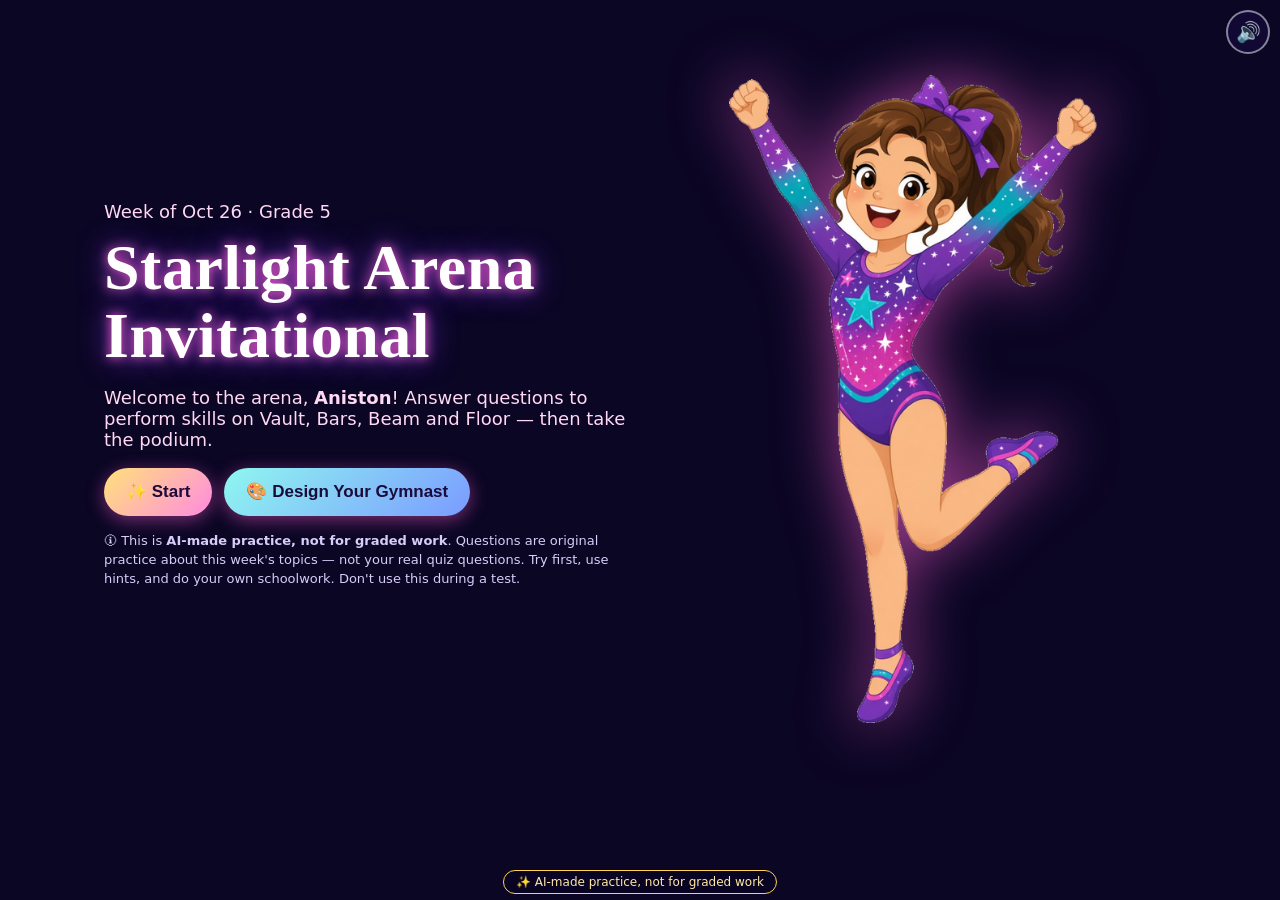
==== index.html @ 50469f9c "Starlight Arena gymnastics study game" ====
<!doctype html>
<html lang="en"><head>
<meta charset="utf-8"><meta name="viewport" content="width=device-width,initial-scale=1,viewport-fit=cover">
<title>Starlight Arena · Study Gymnastics</title>
<link rel="stylesheet" href="style.css">
</head><body>
<div id="bg"></div>
<div id="ailabel" role="note">✨ AI-made practice, not for graded work</div>
<button id="mute" class="iconbtn" aria-label="Toggle sound">🔊</button>
<main id="app"></main>
<canvas id="confetti"></canvas>
<script src="week.js"></script>
<script src="game.js"></script>
</body></html>
---- style.css ----
*{box-sizing:border-box}html,body{margin:0;height:100%;font-family:"Trebuchet MS","Segoe UI",system-ui,sans-serif;color:#fff;background:#0b0624;overflow-x:hidden}
#bg{position:fixed;inset:0;background:#0b0624 center/cover no-repeat;filter:saturate(1.1);z-index:-2}
#bg::after{content:"";position:absolute;inset:0;background:radial-gradient(ellipse at 50% 30%,rgba(20,8,60,.2),rgba(8,3,30,.7))}
#ailabel{position:fixed;left:50%;transform:translateX(-50%);bottom:6px;z-index:50;background:rgba(10,5,35,.85);border:1px solid #ffd34d;color:#ffe9a6;font-size:12px;padding:4px 12px;border-radius:999px;white-space:nowrap}
.iconbtn{position:fixed;top:10px;right:10px;z-index:60;width:44px;height:44px;border-radius:50%;border:2px solid rgba(255,255,255,.5);background:rgba(20,10,60,.7);color:#fff;font-size:20px;cursor:pointer}
#app{max-width:1100px;margin:0 auto;padding:14px 14px 44px;min-height:100%}
#confetti{position:fixed;inset:0;pointer-events:none;z-index:70}
h1,h2,h3{margin:.2em 0;font-family:"Georgia",serif;letter-spacing:.5px}
.glow{text-shadow:0 0 12px #ff5fd2,0 0 30px #7b3fe4}
.btn{display:inline-flex;align-items:center;gap:8px;justify-content:center;min-height:48px;padding:10px 22px;border-radius:999px;border:none;font-weight:700;font-size:17px;cursor:pointer;color:#1b0b3a;background:linear-gradient(135deg,#ffe27a,#ff8be0);box-shadow:0 4px 18px rgba(255,95,210,.45);transition:transform .15s}
.btn:hover{transform:translateY(-2px) scale(1.03)}.btn:active{transform:scale(.97)}
.btn.ghost{background:rgba(255,255,255,.12);color:#fff;border:1.5px solid rgba(255,255,255,.45);box-shadow:none}
.btn.teal{background:linear-gradient(135deg,#8ff7f0,#7b9bff)}
.btn:disabled{opacity:.4;cursor:not-allowed;transform:none}
.panel{background:linear-gradient(160deg,rgba(40,18,95,.86),rgba(15,8,45,.9));border:1.5px solid rgba(255,255,255,.18);border-radius:22px;padding:18px;box-shadow:0 10px 40px rgba(0,0,0,.45);backdrop-filter:blur(6px)}
/* title */
.title{display:grid;grid-template-columns:1fr 1fr;align-items:center;gap:20px;min-height:86vh}
.title .hero{position:relative;text-align:center}
.title .hero img{max-height:72vh;max-width:100%;filter:drop-shadow(0 0 30px rgba(255,95,210,.6));animation:float 4s ease-in-out infinite}
@keyframes float{50%{transform:translateY(-12px)}}
.title h1{font-size:clamp(34px,6vw,64px);line-height:1.05}
.title .sub{color:#ffd9f4;font-size:18px}
.title .row{display:flex;flex-wrap:wrap;gap:12px;margin-top:18px}
.policy{font-size:13px;color:#d7cdf8;margin-top:16px;line-height:1.45}
.portrait{width:72px;height:72px;border-radius:50%;object-fit:cover;border:3px solid #ffd34d;box-shadow:0 0 18px rgba(255,211,77,.6);background:#2a1660}
.portrait.big{width:180px;height:180px;position:absolute;right:6%;bottom:6%}
/* map */
.top{display:flex;align-items:center;gap:12px;flex-wrap:wrap;margin-right:54px}
.top .grow{flex:1}
.grid{display:grid;grid-template-columns:repeat(4,1fr);gap:14px;margin-top:14px}
.card{position:relative;border-radius:20px;overflow:hidden;cursor:pointer;background:rgba(20,10,60,.85);border:2px solid var(--c);box-shadow:0 0 22px color-mix(in srgb,var(--c) 50%,transparent);transition:transform .2s;display:flex;flex-direction:column}
.card:hover{transform:translateY(-5px) rotate(-.5deg)}
.card img{width:100%;aspect-ratio:1;object-fit:cover}
.card .meta{padding:10px 12px 12px}
.card .subj{font-size:13px;color:var(--c);font-weight:700;text-transform:uppercase;letter-spacing:1px}
.card .bar{height:8px;border-radius:9px;background:rgba(255,255,255,.15);margin:8px 0}
.card .bar i{display:block;height:100%;border-radius:9px;background:var(--c)}
.card .medal{position:absolute;top:8px;right:8px;font-size:34px;filter:drop-shadow(0 2px 4px #000)}
.card .row{display:flex;gap:6px;margin-top:6px}
.card .row .btn{min-height:38px;padding:6px 12px;font-size:14px;flex:1}
/* event */
.hud{display:flex;align-items:center;gap:10px;flex-wrap:wrap;margin-right:54px}
.hud .pill{background:rgba(20,10,60,.8);border:1.5px solid rgba(255,255,255,.25);border-radius:999px;padding:6px 14px;font-weight:700}
.hud .portrait{width:48px;height:48px}
.skills{display:flex;gap:5px;flex-wrap:wrap;margin:8px 0}
.skills span{font-size:11px;padding:3px 8px;border-radius:999px;background:rgba(255,255,255,.1);border:1px solid rgba(255,255,255,.2)}
.skills span.done{background:var(--c);color:#1b0b3a;border-color:transparent;font-weight:700}
.skills span.now{outline:2px solid #fff;animation:pulse 1.2s infinite}
@keyframes pulse{50%{outline-color:transparent}}
.stage{position:relative;width:100%;aspect-ratio:16/8;border-radius:22px;overflow:hidden;border:2px solid rgba(255,255,255,.2);background:#120a3a center/cover}
.stage svg{position:absolute;inset:0;width:100%;height:100%}
.callout{position:absolute;left:50%;top:10%;transform:translateX(-50%);font:700 clamp(20px,3.5vw,36px) Georgia,serif;color:#fff;text-shadow:0 0 14px var(--c),0 2px 4px #000;opacity:0;transition:opacity .3s;white-space:nowrap;pointer-events:none}
.callout.show{opacity:1}
.qcard{margin-top:12px}
.qcard .q{font-size:clamp(18px,2.4vw,23px);line-height:1.35;margin-bottom:12px}
.choices{display:grid;grid-template-columns:1fr 1fr;gap:10px}
.choice{min-height:54px;padding:10px 14px;border-radius:16px;border:2px solid rgba(255,255,255,.3);background:rgba(255,255,255,.08);color:#fff;font-size:17px;text-align:left;cursor:pointer;transition:all .15s}
.choice:hover:not(:disabled){background:rgba(255,255,255,.18);border-color:var(--c)}
.choice.right{background:#1fae7a;border-color:#7dffc9}.choice.wrong{background:#8a2346;border-color:#ff7aa2;opacity:.75}
.choice:disabled{cursor:default}
.helpers{display:flex;gap:8px;flex-wrap:wrap;margin-top:12px}
.coach{margin-top:12px;padding:12px 14px;border-radius:16px;background:rgba(56,232,224,.12);border:1.5px dashed #38e8e0;line-height:1.45}
.coach ol{margin:6px 0 0 18px;padding:0}.coach li{margin:4px 0;animation:in .35s}
@keyframes in{from{opacity:0;transform:translateX(-8px)}}
.coach b{color:#8ff7f0}
.feedback{margin-top:10px;font-weight:700;font-size:17px}
/* modal */
.modal{position:fixed;inset:0;background:rgba(5,2,20,.72);display:flex;align-items:center;justify-content:center;z-index:65;padding:14px}
.modal .panel{max-width:620px;width:100%;max-height:90vh;overflow:auto}
.notes{display:grid;grid-template-columns:1fr 1fr;gap:10px;margin:12px 0}
.note{background:#fff7d6;color:#3a2350;border-radius:6px 16px 6px 16px;padding:12px;transform:rotate(var(--r));box-shadow:0 4px 12px rgba(0,0,0,.35);font-size:15px;line-height:1.35}
.note h4{margin:0 0 4px;color:#b02a8f;font-family:Georgia,serif}
.judges{display:flex;gap:10px;justify-content:center;margin:14px 0;flex-wrap:wrap}
.judge{background:#fff;color:#1b0b3a;border-radius:12px;padding:8px 14px;text-align:center;min-width:76px;animation:flip .6s both}
.judge small{display:block;color:#7b3fe4;font-weight:700}.judge b{font-size:26px;font-family:Georgia,serif}
@keyframes flip{from{transform:rotateY(90deg)}}
.big-score{font:700 54px Georgia,serif;text-align:center;color:#ffd34d;text-shadow:0 0 20px #ff5fd2}
/* podium */
.podium{position:relative;width:100%;aspect-ratio:16/9;border-radius:24px;overflow:hidden;background:center/cover;border:2px solid rgba(255,255,255,.2)}
.podium .champ{position:absolute;left:50%;bottom:40%;height:48%;transform:translateX(-50%);filter:drop-shadow(0 0 20px #ffd34d)}
.podium .champsvg{position:absolute;left:50%;bottom:47%;height:44%;transform:translateX(-50%)}
.podium .medals{position:absolute;left:0;right:0;bottom:4%;display:flex;justify-content:center;gap:10px;flex-wrap:wrap}
.podium .medals div{background:rgba(10,5,35,.82);border-radius:14px;padding:6px 12px;text-align:center;font-size:14px}
.podium .medals span{font-size:30px;display:block}
/* studio */
.studio{display:grid;grid-template-columns:1fr 1.2fr;gap:16px;margin-top:12px}
.preview{position:relative;aspect-ratio:3/4;border-radius:20px;background:radial-gradient(circle at 50% 40%,#3b1f8a,#120a3a);border:2px solid rgba(255,255,255,.2);overflow:hidden}
.preview svg{width:100%;height:100%}
.opt{margin:10px 0}.opt label.h{display:block;font-weight:700;margin-bottom:6px;color:#ffd9f4}
.swatches{display:flex;flex-wrap:wrap;gap:8px}
.sw{width:38px;height:38px;border-radius:50%;border:3px solid transparent;cursor:pointer;box-shadow:0 0 0 1px rgba(255,255,255,.4)}
.sw.on{border-color:#fff;box-shadow:0 0 12px #fff}
.chip{padding:8px 14px;border-radius:999px;border:1.5px solid rgba(255,255,255,.35);background:rgba(255,255,255,.08);color:#fff;cursor:pointer;font-size:15px;min-height:40px}
.chip.on{background:#ffd34d;color:#1b0b3a;font-weight:700}
.tip{background:rgba(255,211,77,.12);border:1.5px dashed #ffd34d;border-radius:14px;padding:10px 12px;font-size:14px;line-height:1.4}
@media (max-width:820px){.title{grid-template-columns:1fr;text-align:center}.title .row{justify-content:center}.title .hero img{max-height:40vh}.grid{grid-template-columns:1fr 1fr}.studio{grid-template-columns:1fr}.preview{max-height:46vh;margin:auto;width:auto;aspect-ratio:3/4}.portrait.big{width:110px;height:110px}}
@media (max-width:520px){.choices{grid-template-columns:1fr}.notes{grid-template-columns:1fr}.stage{aspect-ratio:4/3}}
.hud .btn{min-height:40px;padding:6px 14px;font-size:15px}
@media (max-width:520px){.hud{gap:6px}.hud .pill{padding:4px 10px;font-size:14px}.hud .btn{min-height:36px;padding:4px 10px;font-size:14px}.hud span[style]{display:none}}
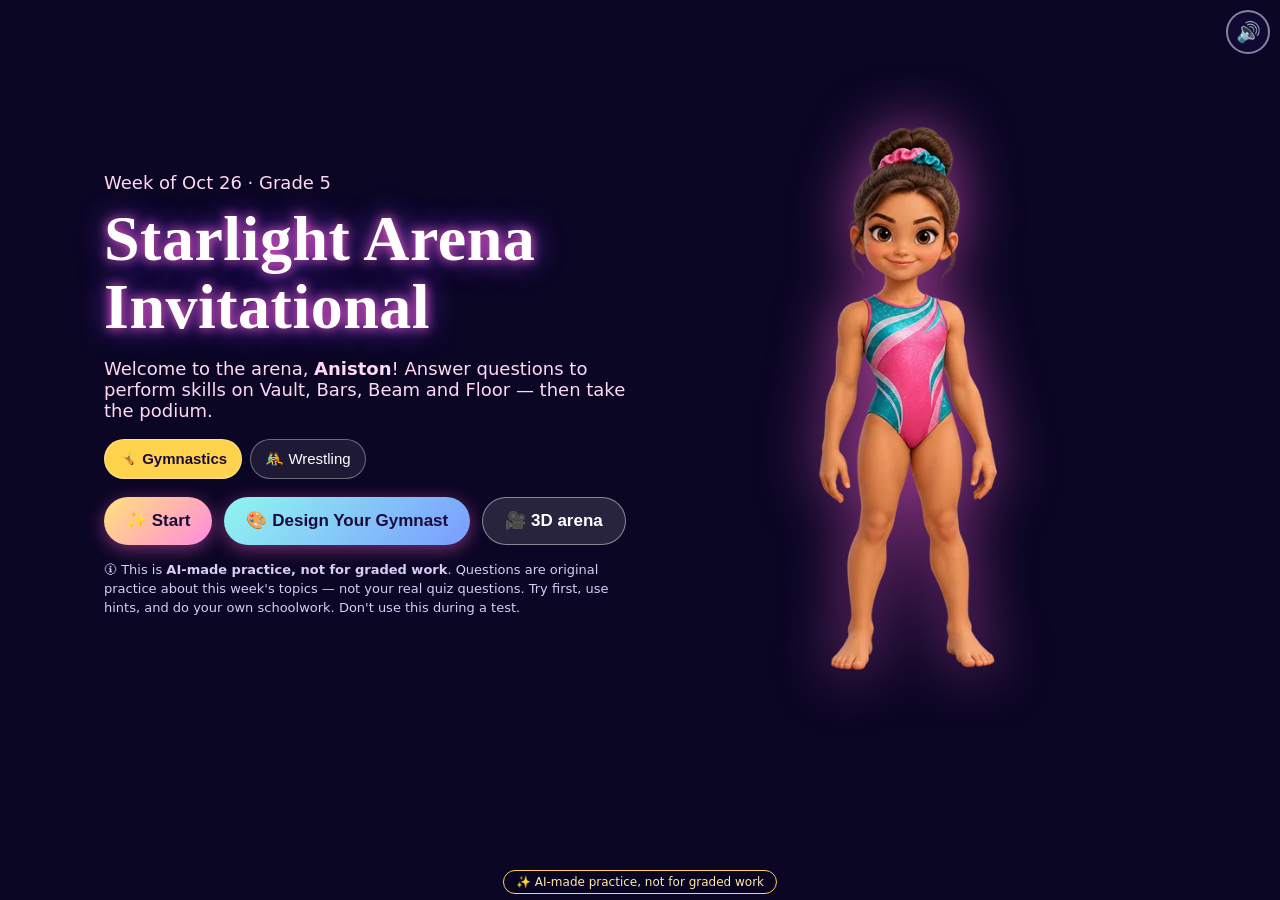
==== commit 32ab3888: "3D arena (Three.js, FP cams, Simple fallback) + original wrestling theme, belts, entrance, walkout m" ====
--- a/index.html
+++ b/index.html
@@ -11,4 +11,5 @@
 <canvas id="confetti"></canvas>
 <script src="week.js"></script>
 <script src="game.js"></script>
+<script type="module" src="arena3d.js"></script>
 </body></html>
--- a/style.css
+++ b/style.css
@@ -78,14 +78,16 @@
 /* podium */
 .podium{position:relative;width:100%;aspect-ratio:16/9;border-radius:24px;overflow:hidden;background:center/cover;border:2px solid rgba(255,255,255,.2)}
 .podium .champ{position:absolute;left:50%;bottom:40%;height:48%;transform:translateX(-50%);filter:drop-shadow(0 0 20px #ffd34d)}
-.podium .champsvg{position:absolute;left:50%;bottom:47%;height:44%;transform:translateX(-50%)}
+.podium .champ{position:absolute;left:50%;bottom:44%;height:46%;transform:translateX(-50%);filter:drop-shadow(0 8px 14px rgba(0,0,0,.45));animation:hop 1.6s ease-in-out infinite}
+@keyframes hop{0%,100%{transform:translateX(-50%) translateY(0)}45%{transform:translateX(-50%) translateY(-7%) rotate(-2deg)}}
 .podium .medals{position:absolute;left:0;right:0;bottom:4%;display:flex;justify-content:center;gap:10px;flex-wrap:wrap}
 .podium .medals div{background:rgba(10,5,35,.82);border-radius:14px;padding:6px 12px;text-align:center;font-size:14px}
 .podium .medals span{font-size:30px;display:block}
 /* studio */
 .studio{display:grid;grid-template-columns:1fr 1.2fr;gap:16px;margin-top:12px}
 .preview{position:relative;aspect-ratio:3/4;border-radius:20px;background:radial-gradient(circle at 50% 40%,#3b1f8a,#120a3a);border:2px solid rgba(255,255,255,.2);overflow:hidden}
-.preview svg{width:100%;height:100%}
+.preview{aspect-ratio:4/3}.preview #hero{position:absolute;left:2%;top:4%;height:92%;width:44%;object-fit:contain;filter:drop-shadow(0 6px 12px rgba(0,0,0,.5))}.preview svg{position:absolute;right:0;top:0;width:56%;height:100%}
+.leos{display:grid;grid-template-columns:repeat(3,1fr);gap:8px}.leo{background:rgba(255,255,255,.07);border:2px solid rgba(255,255,255,.15);border-radius:14px;color:#fff;padding:6px;cursor:pointer;font:inherit;font-size:12px;display:flex;flex-direction:column;align-items:center;gap:4px}.leo img{height:96px;object-fit:contain}.leo.on{border-color:var(--c,#ff5fd2);box-shadow:0 0 14px var(--c,#ff5fd2)}
 .opt{margin:10px 0}.opt label.h{display:block;font-weight:700;margin-bottom:6px;color:#ffd9f4}
 .swatches{display:flex;flex-wrap:wrap;gap:8px}
 .sw{width:38px;height:38px;border-radius:50%;border:3px solid transparent;cursor:pointer;box-shadow:0 0 0 1px rgba(255,255,255,.4)}
@@ -93,7 +95,36 @@
 .chip{padding:8px 14px;border-radius:999px;border:1.5px solid rgba(255,255,255,.35);background:rgba(255,255,255,.08);color:#fff;cursor:pointer;font-size:15px;min-height:40px}
 .chip.on{background:#ffd34d;color:#1b0b3a;font-weight:700}
 .tip{background:rgba(255,211,77,.12);border:1.5px dashed #ffd34d;border-radius:14px;padding:10px 12px;font-size:14px;line-height:1.4}
-@media (max-width:820px){.title{grid-template-columns:1fr;text-align:center}.title .row{justify-content:center}.title .hero img{max-height:40vh}.grid{grid-template-columns:1fr 1fr}.studio{grid-template-columns:1fr}.preview{max-height:46vh;margin:auto;width:auto;aspect-ratio:3/4}.portrait.big{width:110px;height:110px}}
+@media (max-width:820px){.title{grid-template-columns:1fr;text-align:center}.title .row{justify-content:center}.title .hero img{max-height:40vh}.grid{grid-template-columns:1fr 1fr}.studio{grid-template-columns:1fr}.preview{max-height:46vh;margin:auto;width:100%;aspect-ratio:4/3}.portrait.big{width:110px;height:110px}}
 @media (max-width:520px){.choices{grid-template-columns:1fr}.notes{grid-template-columns:1fr}.stage{aspect-ratio:4/3}}
 .hud .btn{min-height:40px;padding:6px 14px;font-size:15px}
 @media (max-width:520px){.hud{gap:6px}.hud .pill{padding:4px 10px;font-size:14px}.hud .btn{min-height:36px;padding:4px 10px;font-size:14px}.hud span[style]{display:none}}
+/* ---- 3D arena ---- */
+.stage canvas.three{position:absolute;inset:0;width:100%;height:100%;display:block}
+.stage.is3d>svg,.stage.is3d .ent2d{visibility:hidden}
+.stage .callout{z-index:3}
+.toast{position:fixed;left:50%;top:70px;transform:translateX(-50%);z-index:80;background:rgba(20,10,60,.95);border:1px solid #8ff7f0;padding:10px 16px;border-radius:14px}
+.themes{display:flex;gap:8px;flex-wrap:wrap;margin-top:10px}
+/* ---- wrestling ---- */
+body.wrestle .glow{text-shadow:0 0 12px #8ff7f0,0 0 30px #ff5fd2}
+.announce{position:absolute;left:0;right:0;bottom:8%;text-align:center;z-index:4;pointer-events:none}
+.announce span{display:inline-block;font:900 clamp(18px,3.4vw,38px) Impact,"Arial Black",sans-serif;letter-spacing:1px;color:#fff;text-transform:uppercase;padding:6px 18px;border-radius:12px;background:rgba(10,4,40,.6);text-shadow:0 0 12px #ff5fd2,0 3px 0 #000;animation:slam .5s cubic-bezier(.2,1.6,.4,1)}
+@keyframes slam{from{transform:scale(2.2);opacity:0}}
+.ent2d{position:absolute;inset:0;overflow:hidden}
+.ent2d .walker{position:absolute;left:50%;bottom:4%;height:30%;transform:translateX(-50%);animation:walkout 13s linear forwards;filter:drop-shadow(0 0 18px #ff5fd2)}
+@keyframes walkout{0%{bottom:42%;height:16%}100%{bottom:2%;height:78%}}
+.ent2d .beams i{position:absolute;top:-10%;width:18%;height:120%;background:linear-gradient(rgba(255,255,255,.35),transparent 80%);transform-origin:top;mix-blend-mode:screen;animation:sweep 3s ease-in-out infinite alternate}
+.ent2d .beams i:nth-child(1){left:8%;background:linear-gradient(rgba(255,95,210,.5),transparent 80%)}.ent2d .beams i:nth-child(2){left:30%;animation-delay:-1s}
+.ent2d .beams i:nth-child(3){left:55%;background:linear-gradient(rgba(143,247,240,.5),transparent 80%);animation-delay:-2s}.ent2d .beams i:nth-child(4){left:76%;animation-delay:-.5s}
+@keyframes sweep{from{transform:rotate(18deg)}to{transform:rotate(-18deg)}}
+.ent2d .pyro{position:absolute;bottom:35%;width:8%;height:40%;background:radial-gradient(ellipse at bottom,#fff6c0,rgba(255,200,80,.6) 30%,transparent 70%);animation:pyro .7s ease-out infinite}
+.ent2d .pyro.l{left:30%}.ent2d .pyro.r{right:30%;animation-delay:-.35s}
+@keyframes pyro{0%{transform:scaleY(.2);opacity:1}100%{transform:scaleY(1.2);opacity:0}}
+.beltwin{width:min(260px,60vw);filter:drop-shadow(0 0 20px #ffd34d);animation:slam .6s cubic-bezier(.2,1.6,.4,1)}
+.ceremony{position:relative}
+.ceremony .announce{top:4%;bottom:auto}
+.ceremony .belts{position:absolute;left:0;right:0;bottom:3%;display:flex;justify-content:center;gap:10px;flex-wrap:wrap;padding:0 8px}
+.ceremony .belts div{width:min(22%,170px);text-align:center;background:rgba(10,4,40,.75);border-radius:14px;padding:6px;opacity:.45;filter:grayscale(.8)}
+.ceremony .belts div.won{opacity:1;filter:none;box-shadow:0 0 18px #ffd34d}
+.ceremony .belts img{width:100%}.ceremony .belts small{display:block;font-size:11px}
+.ceremony .champ{bottom:30%;height:52%}
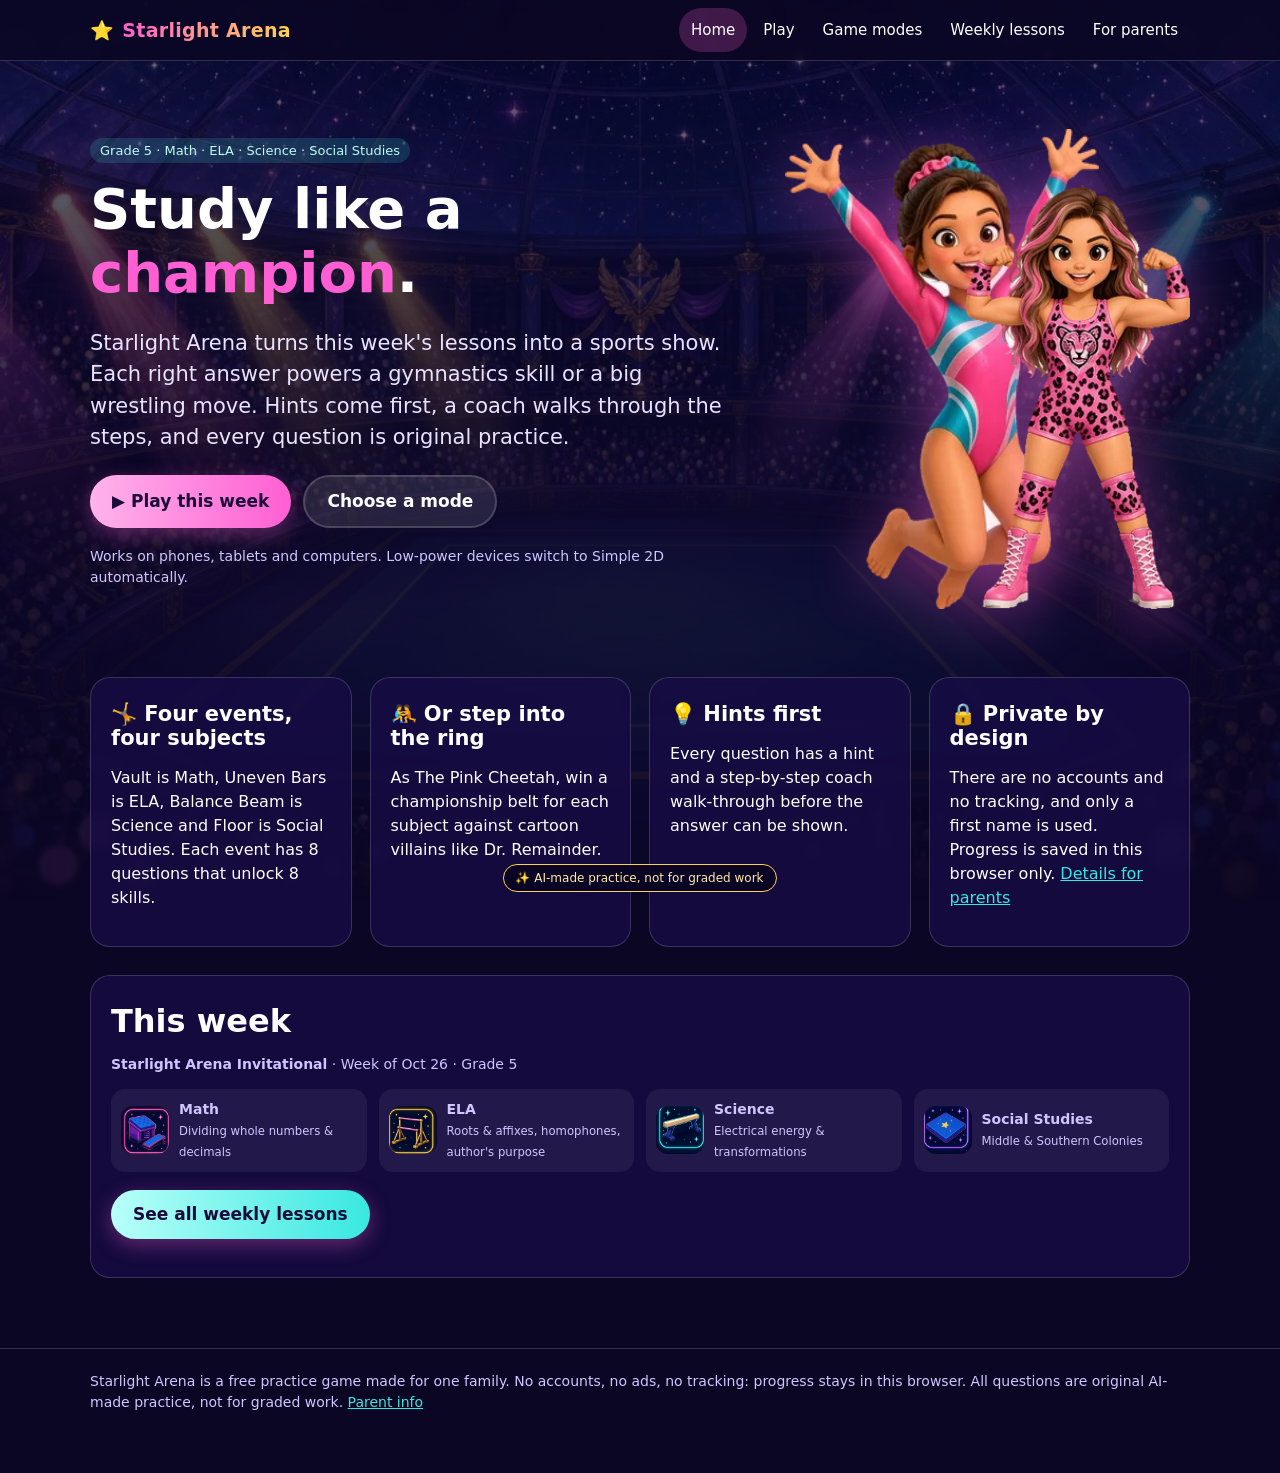
==== commit a6d674af: "Website: landing page, game launcher, weekly lessons archive, parents page (AI policy + privacy); ga" ====
--- a/index.html
+++ b/index.html
@@ -1,15 +1,37 @@
 <!doctype html>
 <html lang="en"><head>
 <meta charset="utf-8"><meta name="viewport" content="width=device-width,initial-scale=1,viewport-fit=cover">
-<title>Starlight Arena · Study Gymnastics</title>
-<link rel="stylesheet" href="style.css">
+<meta name="theme-color" content="#0b0624">
+<link rel="stylesheet" href="site.css">
+<title>Starlight Arena · Weekly study practice game</title>
+<meta name="description" content="A free, private practice game: answer original weekly study questions to power gymnastics skills or wrestling moves.">
 </head><body>
-<div id="bg"></div>
-<div id="ailabel" role="note">✨ AI-made practice, not for graded work</div>
-<button id="mute" class="iconbtn" aria-label="Toggle sound">🔊</button>
-<main id="app"></main>
-<canvas id="confetti"></canvas>
-<script src="week.js"></script>
-<script src="game.js"></script>
-<script type="module" src="arena3d.js"></script>
+<main class="wrap">
+  <section class="hero">
+    <div>
+      <span class="pill">Grade 5 · Math · ELA · Science · Social Studies</span>
+      <h1>Study like a <span style="color:var(--pink)">champion</span>.</h1>
+      <p class="lead">Starlight Arena turns this week's lessons into a sports show. Each right answer powers a gymnastics skill or a big wrestling move. Hints come first, a coach walks through the steps, and every question is original practice.</p>
+      <div class="btns"><a class="btn" href="play.html">▶ Play this week</a><a class="btn alt" href="launch.html">Choose a mode</a></div>
+      <p class="small">Works on phones, tablets and computers. Low-power devices switch to Simple 2D automatically.</p>
+    </div>
+    <div class="art" aria-hidden="true"><img class="a" src="assets/gym/starlight-celebrate.webp" alt=""><img class="b" src="assets/ring/rflex.webp" alt=""></div>
+  </section>
+
+  <section class="grid" style="margin-top:28px">
+    <div class="card"><h3>🤸 Four events, four subjects</h3><p>Vault is Math, Uneven Bars is ELA, Balance Beam is Science and Floor is Social Studies. Each event has 8 questions that unlock 8 skills.</p></div>
+    <div class="card"><h3>🤼 Or step into the ring</h3><p>As The Pink Cheetah, win a championship belt for each subject against cartoon villains like Dr. Remainder.</p></div>
+    <div class="card"><h3>💡 Hints first</h3><p>Every question has a hint and a step-by-step coach walk-through before the answer can be shown.</p></div>
+    <div class="card"><h3>🔒 Private by design</h3><p>There are no accounts and no tracking, and only a first name is used. Progress is saved in this browser only. <a href="parents.html">Details for parents</a></p></div>
+  </section>
+
+  <section class="card" style="margin-top:28px" id="thisweek"><h2>This week</h2><div id="wk" class="small">Loading…</div><div class="btns"><a class="btn teal" href="lessons.html">See all weekly lessons</a></div></section>
+</main>
+<script src="weeks/manifest.js"></script>
+<script src="site.js"></script>
+<script>
+loadWeeks(function (all) { var x = all[0]; if (!x) return; var w = x.week;
+  document.getElementById("wk").innerHTML = "<p><b>" + esc(w.title) + "</b> · " + esc(w.subtitle) + "</p><div class=events>" + w.events.map(function (e) {
+    return '<div class="ev"><img src="' + esc(e.icon) + '" alt=""><div><b>' + esc(e.subject) + '</b><small>' + esc(e.topic) + "</small></div></div>"; }).join("") + "</div>"; });
+</script>
 </body></html>
--- a/site.css
+++ b/site.css
@@ -0,0 +1,57 @@
+/* Starlight Arena website (landing, launcher, parents, lessons). Mobile-first. */
+*{box-sizing:border-box}
+:root{--pink:#ff5fd2;--teal:#38e8e0;--gold:#ffd34d;--ink:#0b0624;--card:rgba(24,12,70,.78);--line:rgba(255,255,255,.16)}
+html{scroll-behavior:smooth}
+body{margin:0;font-family:"Trebuchet MS","Segoe UI",system-ui,sans-serif;color:#fff;background:var(--ink);line-height:1.5;-webkit-text-size-adjust:100%}
+body::before{content:"";position:fixed;inset:0;z-index:-2;background:url(assets/arena.webp) center/cover no-repeat}
+body::after{content:"";position:fixed;inset:0;z-index:-1;background:linear-gradient(180deg,rgba(11,6,36,.55),rgba(11,6,36,.92) 60%)}
+a{color:var(--teal)}img{max-width:100%;display:block}
+.wrap{width:min(1100px,100% - 32px);margin:0 auto}
+header.site{position:sticky;top:0;z-index:20;background:rgba(11,6,36,.86);backdrop-filter:blur(8px);-webkit-backdrop-filter:blur(8px);border-bottom:1px solid var(--line)}
+header.site .wrap{display:flex;align-items:center;gap:12px;min-height:60px;flex-wrap:wrap}
+.brand{display:flex;align-items:center;gap:8px;font-weight:800;font-size:19px;color:#fff;text-decoration:none;letter-spacing:.3px}
+.brand span{background:linear-gradient(90deg,var(--pink),var(--gold));-webkit-background-clip:text;background-clip:text;color:transparent}
+nav.links{margin-left:auto;display:flex;gap:4px;flex-wrap:wrap}
+nav.links a{color:#fff;text-decoration:none;padding:10px 12px;border-radius:999px;font-size:15px;min-height:44px;display:inline-flex;align-items:center}
+nav.links a:hover,nav.links a[aria-current]{background:rgba(255,95,210,.22)}
+.menu{display:none;margin-left:auto;background:none;border:2px solid var(--line);color:#fff;border-radius:12px;width:44px;height:44px;font-size:20px}
+@media (max-width:700px){.menu{display:block}nav.links{display:none;width:100%;flex-direction:column;padding-bottom:10px}nav.links.open{display:flex}nav.links a{justify-content:flex-start}}
+.ailabel{position:fixed;left:50%;transform:translateX(-50%);bottom:8px;z-index:30;background:rgba(10,5,35,.9);border:1px solid var(--gold);color:#ffe9a6;font-size:12px;padding:4px 12px;border-radius:999px;white-space:nowrap}
+main{padding:28px 0 70px}
+h1,h2,h3{line-height:1.15;margin:.2em 0 .4em}
+h1{font-size:clamp(30px,6vw,56px)}h2{font-size:clamp(22px,3.6vw,32px)}
+.hero{display:grid;grid-template-columns:1.2fr .8fr;gap:24px;align-items:center;min-height:min(70vh,560px)}
+.hero p.lead{font-size:clamp(17px,2.2vw,21px);color:#e9e3ff;max-width:36em}
+.hero .art{position:relative;height:min(60vh,480px)}
+.hero .art img{position:absolute;bottom:0;height:100%;width:auto;filter:drop-shadow(0 10px 30px rgba(255,95,210,.45))}
+.hero .art img.a{left:6%;animation:bob 3.2s ease-in-out infinite}
+.hero .art img.b{right:0;height:88%;animation:bob 3.2s ease-in-out -1.6s infinite}
+@keyframes bob{50%{transform:translateY(-10px)}}
+@media (prefers-reduced-motion:reduce){*{animation:none!important;scroll-behavior:auto}}
+@media (max-width:760px){.hero{grid-template-columns:1fr;min-height:0}.hero .art{height:300px;order:-1}}
+.btns{display:flex;gap:12px;flex-wrap:wrap;margin:18px 0}
+.btn{display:inline-flex;align-items:center;justify-content:center;gap:8px;min-height:48px;padding:12px 22px;border-radius:999px;font-weight:800;font-size:17px;text-decoration:none;color:#1b0b3a;background:linear-gradient(90deg,#ffb3ec,var(--pink));box-shadow:0 6px 20px rgba(255,95,210,.35);border:0;cursor:pointer}
+.btn.alt{background:rgba(255,255,255,.1);color:#fff;border:2px solid var(--line);box-shadow:none}
+.btn.teal{background:linear-gradient(90deg,#b8fff9,var(--teal))}
+.grid{display:grid;gap:18px;grid-template-columns:repeat(auto-fit,minmax(260px,1fr))}
+.card{background:var(--card);border:1px solid var(--line);border-radius:20px;padding:20px;backdrop-filter:blur(6px);-webkit-backdrop-filter:blur(6px)}
+.card h3{font-size:21px}
+.mode{display:grid;grid-template-rows:auto 1fr auto;overflow:hidden;padding:0}
+.mode .pic{height:230px;background:radial-gradient(circle at 50% 80%,rgba(255,95,210,.45),transparent 65%),url(assets/arena.webp) center/cover;display:flex;justify-content:center;align-items:flex-end;gap:6px}
+.mode.wr .pic{background:radial-gradient(circle at 50% 80%,rgba(255,95,210,.55),transparent 65%),url(assets/arena.webp) center/cover}
+.mode .pic img{height:94%;width:auto;filter:drop-shadow(0 6px 14px rgba(0,0,0,.6))}
+.mode .body{padding:18px 20px 6px}.mode .foot{padding:0 20px 20px;display:flex;gap:10px;flex-wrap:wrap}
+.events{display:grid;grid-template-columns:repeat(auto-fit,minmax(150px,1fr));gap:12px;margin-top:14px}
+.ev{display:flex;gap:10px;align-items:center;background:rgba(255,255,255,.06);border-radius:14px;padding:10px}
+.ev img{width:48px;height:48px;border-radius:12px;object-fit:cover}
+.ev b{display:block}.ev small{color:#cfc6ff}
+.pill{display:inline-block;padding:3px 10px;border-radius:999px;background:rgba(56,232,224,.16);color:#bffcf7;font-size:13px;margin:2px 4px 2px 0}
+.check li{margin:.4em 0}.check{padding-left:1.2em}
+.toggle{width:100%;text-align:left;font:inherit;color:#fff;background:none;border:0;padding:0;cursor:pointer;display:flex;justify-content:space-between;align-items:center;gap:10px}
+details.week{margin:0 0 16px}details.week>summary{list-style:none;cursor:pointer}details.week>summary::-webkit-details-marker{display:none}
+details.week>summary h3::after{content:" ▾";color:var(--gold)}details.week[open]>summary h3::after{content:" ▴"}
+.note{background:rgba(255,255,255,.06);border-radius:12px;padding:10px 12px;margin:8px 0}.note b{color:var(--gold)}
+footer{border-top:1px solid var(--line);padding:22px 0 60px;color:#cfc6ff;font-size:14px}
+.small{font-size:14px;color:#cfc6ff}
+table{border-collapse:collapse;width:100%}td,th{border-bottom:1px solid var(--line);padding:8px;text-align:left;vertical-align:top}
+.lead{font-size:clamp(17px,2.2vw,21px);color:#e9e3ff}
